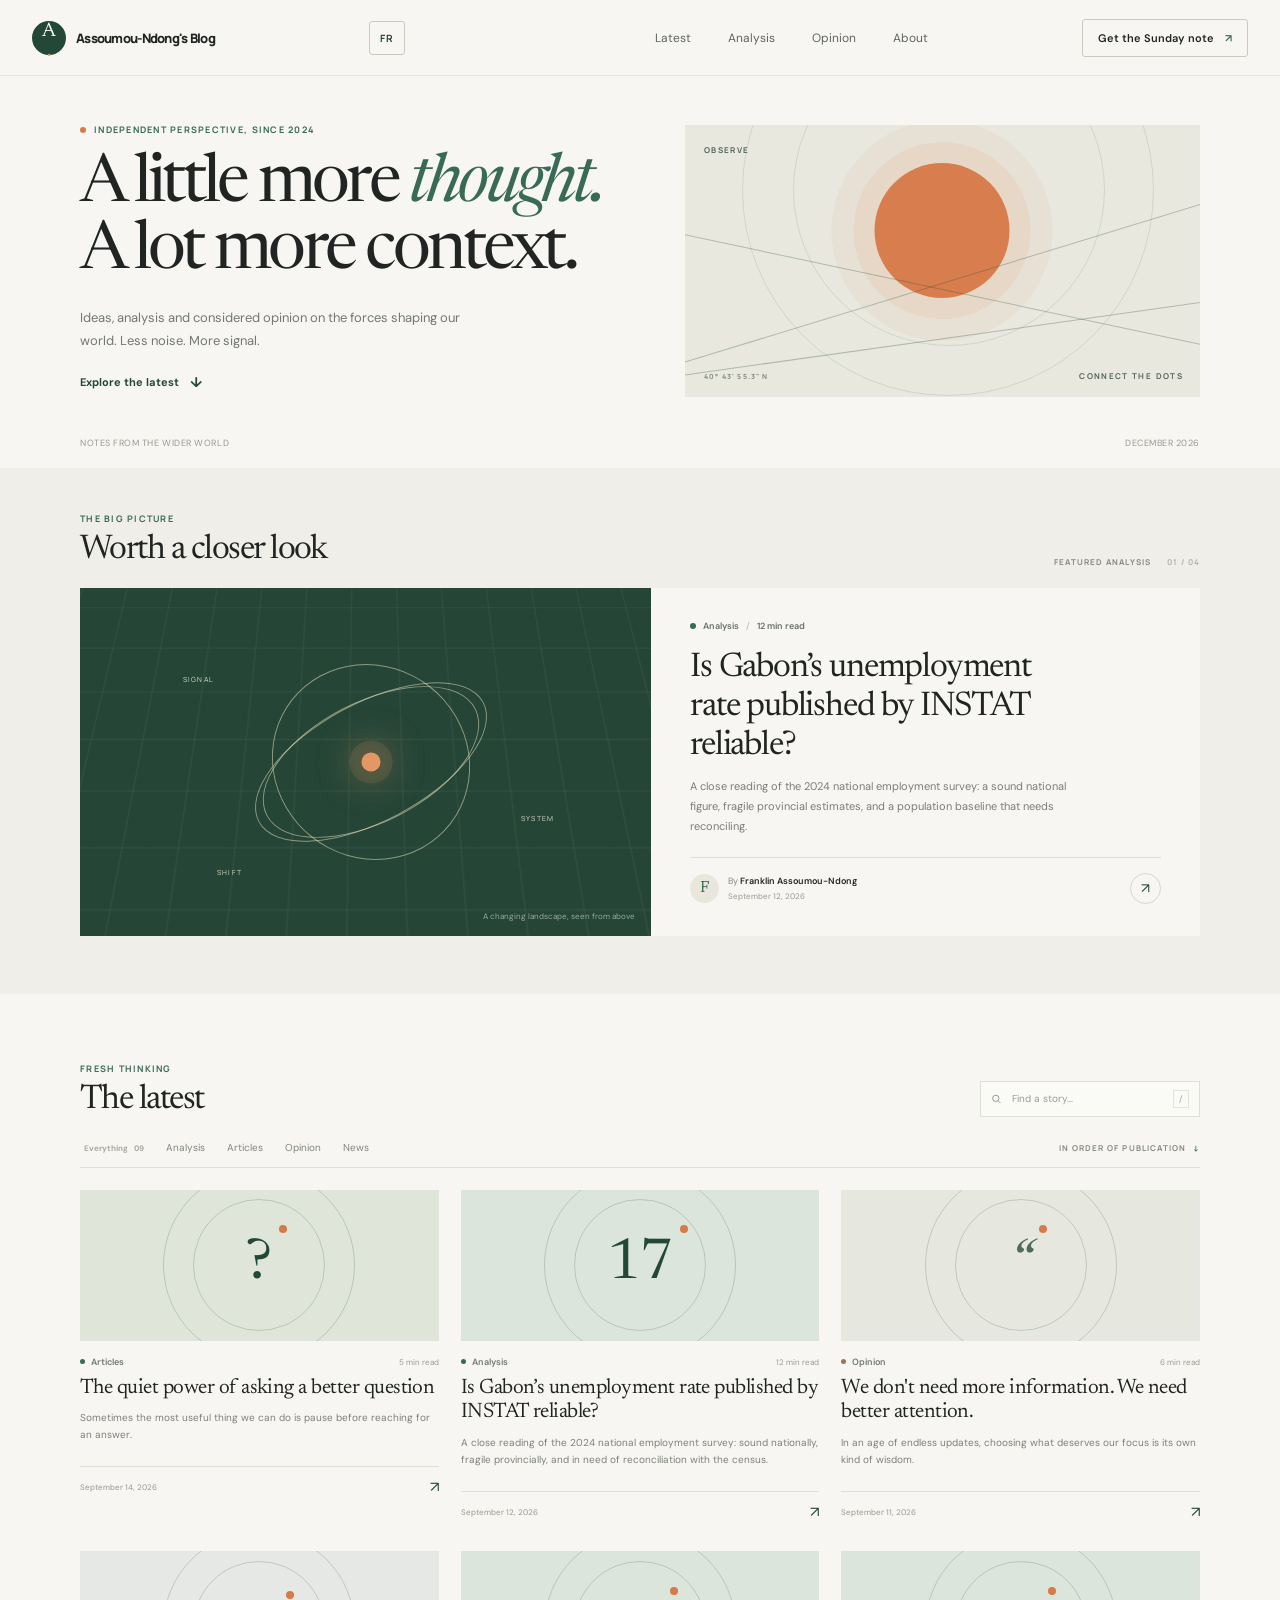
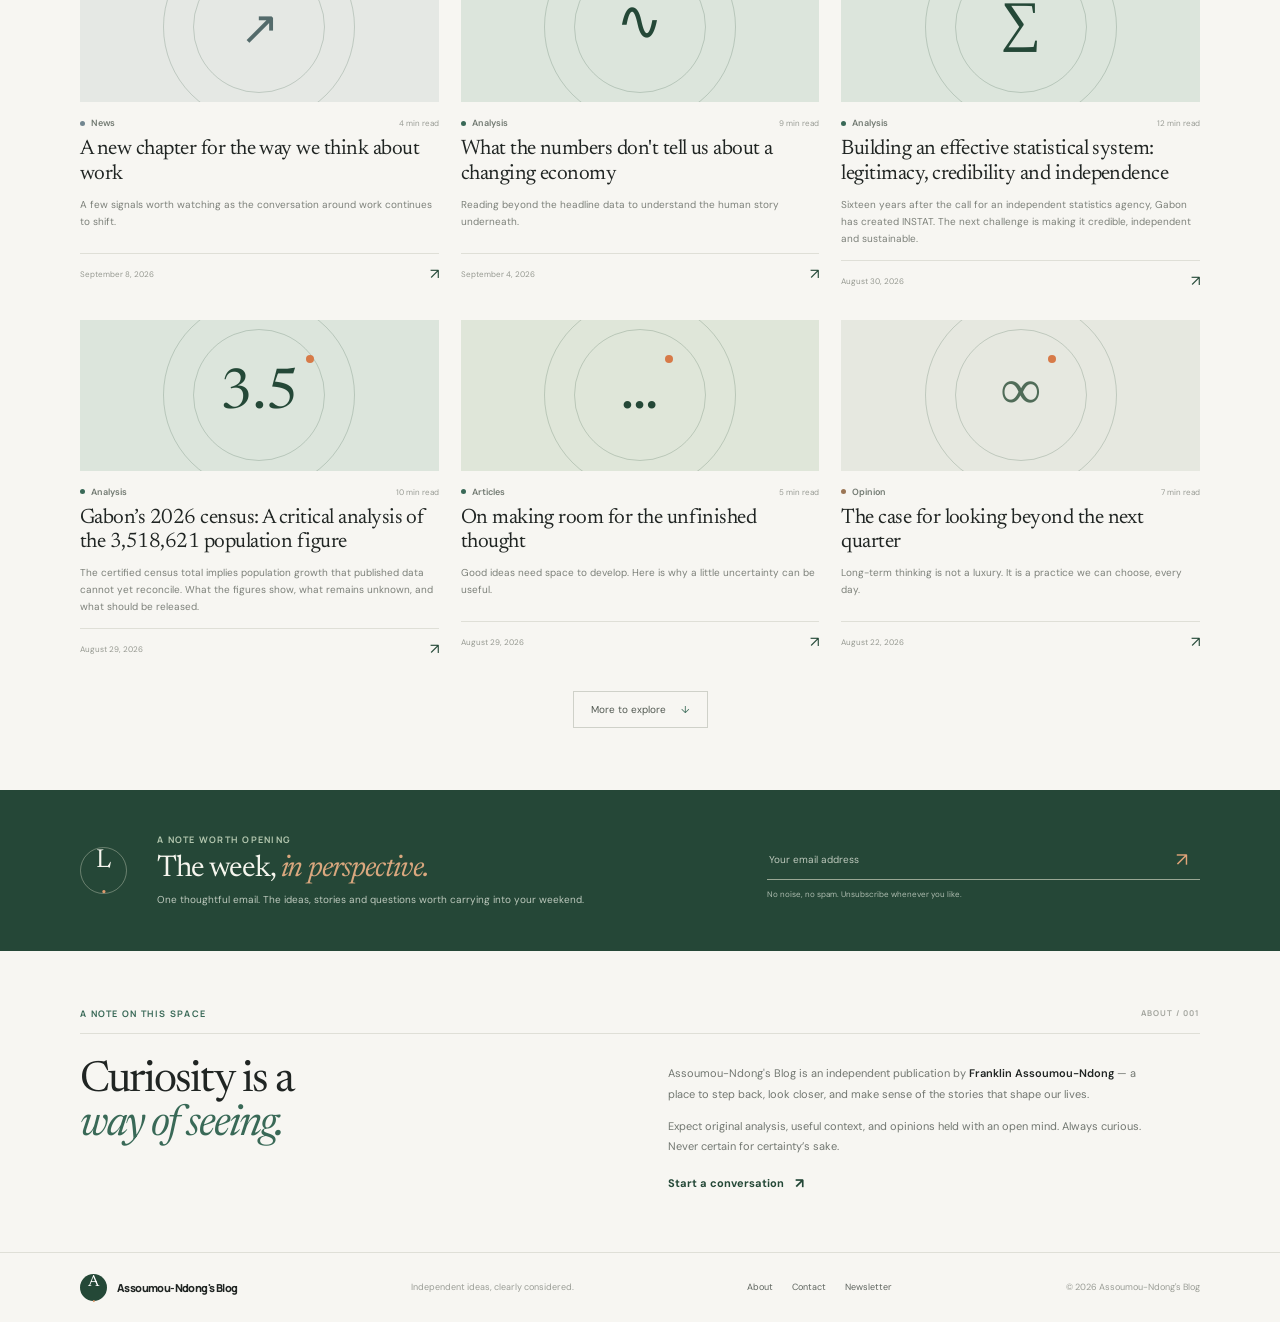
==== index.html @ c34ffd78 "Add files via upload" ====
<!doctype html>
<html lang="en">
  <head>
    <meta charset="utf-8">
    <meta name="viewport" content="width=device-width, initial-scale=1">
    <meta name="theme-color" content="#f7f6f2">
    <meta name="description" content="Independent analysis, thoughtful essays, opinion and the stories shaping what comes next.">
    <title>Assoumou-Ndong's Blog — Independent ideas, clearly considered</title>
    <link rel="preconnect" href="https://fonts.googleapis.com">
    <link rel="preconnect" href="https://fonts.gstatic.com" crossorigin>
    <link href="https://fonts.googleapis.com/css2?family=DM+Sans:wght@400;500;600;700&family=Manrope:wght@400;500;600;700;800&family=Newsreader:opsz,wght@6..72,400;6..72,500;6..72,600&display=swap" rel="stylesheet">
    <link rel="stylesheet" href="styles.css">
    <script src="script.js" defer></script>
    <script src="contact.js" defer></script>
  </head>
  <body>
    <a class="skip-link" id="skip-link" href="#main-content">Skip to content</a>
    <header class="site-header">
      <div class="header-inner">
        <a class="wordmark" id="header-wordmark" href="#" aria-label="Assoumou-Ndong's Blog home">
          <span class="wordmark-icon" aria-hidden="true">A<span>.</span></span>
          <span class="wordmark-name" id="header-site-name">Assoumou-Ndong's Blog</span>
        </a>
        <button class="menu-toggle" id="menu-toggle" type="button" aria-expanded="false" aria-controls="primary-nav">
          <span class="sr-only">Toggle navigation</span>
          <span></span><span></span>
        </button>
        <button class="language-toggle" id="language-toggle" type="button" lang="fr-CA" aria-label="Passer au français">FR</button>
        <nav class="primary-nav" id="primary-nav" aria-label="Main navigation">
          <a id="nav-latest" href="#latest" data-nav-category="All">Latest</a>
          <a id="nav-analysis" href="#latest" data-nav-category="Analysis">Analysis</a>
          <a id="nav-opinion" href="#latest" data-nav-category="Opinion">Opinion</a>
          <a id="nav-about" href="#about">About</a>
        </nav>
        <a class="header-cta" id="header-cta" href="#newsletter">Get the Sunday note <span aria-hidden="true">↗</span></a>
      </div>
    </header>

    <main id="main-content">
      <section class="intro section-wrap" aria-labelledby="intro-title">
        <div class="intro-copy">
          <p class="eyebrow"><span class="eyebrow-dot"></span> <span id="intro-eyebrow">Independent perspective, since 2024</span></p>
          <h1 id="intro-title">A little more <em>thought.</em><br>A lot more context.</h1>
          <p class="intro-description" id="intro-description">Ideas, analysis and considered opinion on the forces shaping our world. Less noise. More signal.</p>
          <a class="text-link" id="intro-link" href="#latest">Explore the latest <span aria-hidden="true">↓</span></a>
        </div>
        <div class="intro-art" aria-hidden="true">
          <div class="art-sun"></div>
          <div class="art-line art-line-one"></div>
          <div class="art-line art-line-two"></div>
          <div class="art-line art-line-three"></div>
          <div class="art-label art-label-top" id="art-observe">OBSERVE</div>
          <div class="art-label art-label-bottom" id="art-connect">CONNECT THE DOTS</div>
          <span class="art-coordinate">40° 43' 55.3" N</span>
        </div>
        <div class="intro-meta"><span id="intro-meta-label">Notes from the wider world</span><span id="current-date"></span></div>
      </section>

      <section class="featured-section" aria-labelledby="featured-title">
        <div class="section-wrap">
          <div class="section-heading">
            <div>
              <p class="eyebrow" id="featured-eyebrow">The big picture</p>
              <h2 id="featured-title">Worth a closer look</h2>
            </div>
            <span class="issue-label" id="issue-label">FEATURED ANALYSIS <span>01 / 04</span></span>
          </div>
          <article class="featured-card">
            <div class="featured-art" aria-hidden="true">
              <div class="featured-art-grid"></div>
              <div class="orbit orbit-one"></div><div class="orbit orbit-two"></div><div class="orbit orbit-three"></div>
              <div class="orbit-core"></div>
              <span class="orbit-note orbit-note-one" id="orbit-signal">SIGNAL</span>
              <span class="orbit-note orbit-note-two" id="orbit-system">SYSTEM</span>
              <span class="orbit-note orbit-note-three" id="orbit-shift">SHIFT</span>
              <span class="featured-art-caption" id="featured-art-caption">A changing landscape, seen from above</span>
            </div>
            <div class="featured-content">
              <div class="article-kicker"><span class="category-dot analysis-dot"></span> <span id="featured-category">Analysis</span> <span class="kicker-divider">/</span> <span id="featured-read-time">12 min read</span></div>
              <h3 id="featured-story-title">Is Gabon’s unemployment rate published by INSTAT reliable?</h3>
              <p id="featured-story-excerpt">A close reading of the 2024 national employment survey: a sound national figure, fragile provincial estimates, and a population baseline that needs reconciling.</p>
              <div class="featured-footer">
                <div class="author-lockup"><span class="author-avatar">F</span><span><span id="by-label">By</span> <strong>Franklin Assoumou-Ndong</strong><small id="featured-date">September 12, 2026</small></span></div>
                <a class="round-link" id="featured-story-link" href="article-chomage-en.html" aria-label="Read the unemployment analysis">↗</a>
              </div>
            </div>
          </article>
        </div>
      </section>

      <section class="latest-section section-wrap" id="latest" aria-labelledby="latest-title">
        <div class="section-heading latest-heading">
          <div>
            <p class="eyebrow" id="latest-eyebrow">Fresh thinking</p>
            <h2 id="latest-title">The latest</h2>
          </div>
          <label class="search-box">
            <span class="sr-only" id="search-label">Search articles</span>
            <svg viewBox="0 0 20 20" aria-hidden="true"><circle cx="8.8" cy="8.8" r="5.8"></circle><path d="m13.2 13.2 4 4"></path></svg>
            <input id="article-search" type="search" placeholder="Find a story..." autocomplete="off">
            <kbd>/</kbd>
          </label>
        </div>
        <div class="content-toolbar">
          <div class="category-filters" id="category-filters" role="group" aria-label="Filter stories by category">
            <button class="filter-button is-active" type="button" data-category="All" aria-pressed="true"><span id="filter-all">Everything</span> <span id="story-count">07</span></button>
            <button class="filter-button" type="button" data-category="Analysis" id="filter-analysis" aria-pressed="false">Analysis</button>
            <button class="filter-button" type="button" data-category="Articles" id="filter-articles" aria-pressed="false">Articles</button>
            <button class="filter-button" type="button" data-category="Opinion" id="filter-opinion" aria-pressed="false">Opinion</button>
            <button class="filter-button" type="button" data-category="News" id="filter-news" aria-pressed="false">News</button>
          </div>
          <span class="sort-label" id="sort-label">IN ORDER OF PUBLICATION <span aria-hidden="true">↓</span></span>
        </div>
        <div class="article-grid" id="article-grid" aria-live="polite"></div>
        <p class="empty-state" id="empty-state" hidden>No stories match that search. Try another term or category.</p>
        <div class="load-more-wrap"><button class="load-more" type="button" id="load-more">More to explore <span aria-hidden="true">↓</span></button></div>
      </section>

      <section class="newsletter-section" id="newsletter" aria-labelledby="newsletter-title">
        <div class="newsletter-inner section-wrap">
          <div class="newsletter-mark" aria-hidden="true">L<span>.</span></div>
          <div class="newsletter-copy">
            <p class="eyebrow" id="newsletter-eyebrow">A note worth opening</p>
            <h2 id="newsletter-title">The week, <em>in perspective.</em></h2>
            <p id="newsletter-description">One thoughtful email. The ideas, stories and questions worth carrying into your weekend.</p>
          </div>
          <form class="newsletter-form" id="newsletter-form">
            <label class="sr-only" id="email-label" for="email-address">Your email address</label>
            <div class="email-input-wrap">
              <input id="email-address" type="email" placeholder="Your email address" required autocomplete="email">
              <button type="submit" id="subscribe-button" aria-label="Subscribe to the Sunday note">↗</button>
            </div>
            <p class="form-note" id="form-note">No noise, no spam. Unsubscribe whenever you like.</p>
          </form>
        </div>
      </section>

      <section class="about-section section-wrap" id="about" aria-labelledby="about-title">
        <div class="about-overline"><span class="eyebrow" id="about-eyebrow">A note on this space</span><span class="about-index" id="about-index">ABOUT / 001</span></div>
        <div class="about-content">
          <h2 id="about-title">Curiosity is a<br><em>way of seeing.</em></h2>
          <div class="about-description">
            <p id="about-description">Assoumou-Ndong's Blog is an independent publication by <strong>Franklin Assoumou-Ndong</strong> — a place to step back, look closer, and make sense of the stories that shape our lives.</p>
            <p id="about-description-two">Expect original analysis, useful context, and opinions held with an open mind. Always curious. Never certain for certainty’s sake.</p>
            <a class="text-link" id="contact-link" href="#contact" data-contact-link>Start a conversation <span aria-hidden="true">↗</span></a>
          </div>
        </div>
      </section>
    </main>

    <footer class="site-footer">
      <div class="footer-inner section-wrap">
        <a class="wordmark footer-wordmark" id="footer-wordmark" href="#" aria-label="Assoumou-Ndong's Blog home"><span class="wordmark-icon">A<span>.</span></span><span class="wordmark-name" id="footer-site-name">Assoumou-Ndong's Blog</span></a>
        <span class="footer-note" id="footer-note">Independent ideas, clearly considered.</span>
        <div class="footer-links"><a id="footer-about" href="#about">About</a><a id="footer-contact" href="#contact" data-contact-link>Contact</a><a id="footer-newsletter" href="#newsletter">Newsletter</a></div>
        <span class="copyright">© <span id="current-year"></span> <span id="copyright-site-name">Assoumou-Ndong's Blog</span></span>
      </div>
    </footer>
  </body>
</html>
---- styles.css ----
:root {
  color-scheme: light;
  --paper: #f7f6f2;
  --paper-deep: #eeede7;
  --ink: #202523;
  --muted: #777c77;
  --line: #dfdfd7;
  --green: #396957;
  --green-dark: #244837;
  --orange: #d77a48;
  --serif: "Newsreader", Georgia, serif;
  --sans: "DM Sans", Arial, sans-serif;
  --display: "Manrope", Arial, sans-serif;
}

* { box-sizing: border-box; }
html { scroll-behavior: smooth; scroll-padding-top: 88px; }
body { margin: 0; background: var(--paper); color: var(--ink); font-family: var(--sans); font-size: 14px; -webkit-font-smoothing: antialiased; }
a { color: inherit; text-decoration: none; }
button, input { font: inherit; }
button { color: inherit; }
.section-wrap { width: min(1120px, calc(100% - 64px)); margin-inline: auto; }
.sr-only, .skip-link:not(:focus) { position: absolute; width: 1px; height: 1px; padding: 0; margin: -1px; overflow: hidden; clip: rect(0, 0, 0, 0); white-space: nowrap; border: 0; }
.skip-link:focus { position: fixed; z-index: 20; top: 12px; left: 12px; padding: 12px 16px; background: white; color: var(--ink); }

.site-header { height: 76px; border-bottom: 1px solid rgba(32,37,35,.09); }
.header-inner { width: min(1280px, calc(100% - 64px)); height: 100%; margin: auto; display: flex; align-items: center; justify-content: space-between; }
.wordmark { display: inline-flex; align-items: center; gap: 10px; }
.wordmark-icon { display: grid; place-items: center; width: 34px; height: 34px; border-radius: 50%; background: var(--green-dark); color: white; font-family: var(--serif); font-size: 20px; line-height: 1; }
.wordmark-icon span, .newsletter-mark span { color: #df9b6e; }
.wordmark-name { font-family: var(--display); font-size: 13px; font-weight: 800; letter-spacing: -.055em; }
.primary-nav { display: flex; align-items: center; gap: 37px; margin-left: 8%; }
.primary-nav a, .footer-links a { color: #5f655f; font-size: 12px; transition: color .2s; }
.primary-nav a:hover, .footer-links a:hover { color: var(--green); }
.header-cta { padding: 11px 15px; border: 1px solid #c9cbc3; border-radius: 3px; font-size: 11px; font-weight: 600; transition: background .2s, border-color .2s; }
.header-cta:hover { background: white; border-color: var(--green); }
.header-cta span { padding-left: 8px; color: var(--green); }
.language-toggle { display: inline-grid; flex: 0 0 auto; min-width: 36px; height: 34px; place-items: center; padding: 0 8px; border: 1px solid #c9cbc3; border-radius: 3px; background: transparent; color: var(--green-dark); cursor: pointer; font-family: var(--display); font-size: 10px; font-weight: 700; letter-spacing: .04em; }
.language-toggle:hover { border-color: var(--green); background: white; }
.menu-toggle { display: none; }

.intro { min-height: 392px; position: relative; display: grid; grid-template-columns: 1.08fr .92fr; align-items: center; padding-top: 29px; padding-bottom: 52px; }
.intro-copy { z-index: 1; padding-bottom: 7px; }
.eyebrow { display: flex; align-items: center; gap: 8px; margin: 0 0 17px; color: var(--green); font-family: var(--display); font-size: 9px; font-weight: 700; letter-spacing: .14em; text-transform: uppercase; }
.eyebrow-dot { width: 6px; height: 6px; border-radius: 50%; background: var(--orange); }
h1, h2, h3, p { margin-top: 0; }
.intro h1 { margin: 0; font-family: var(--serif); font-size: clamp(43px, 5.4vw, 67px); font-weight: 400; letter-spacing: -.055em; line-height: .99; }
.intro h1 em, .newsletter-copy h2 em, .about-content h2 em { color: var(--green); font-weight: 400; }
.intro-description { max-width: 400px; margin: 20px 0 19px; color: #737873; font-size: 13px; line-height: 1.8; }
.text-link { display: inline-flex; align-items: center; gap: 11px; color: var(--green-dark); font-size: 11px; font-weight: 700; }
.text-link span { font-size: 14px; transition: transform .2s; }
.text-link:hover span { transform: translate(3px, -2px); }
.intro-art { width: 100%; height: 272px; position: relative; overflow: hidden; background: #e8e8de; }
.intro-art:before, .intro-art:after { position: absolute; content: ""; border: 1px solid rgba(48,85,67,.13); border-radius: 50%; }
.intro-art:before { width: 310px; height: 310px; top: -91px; left: 108px; }
.intro-art:after { width: 410px; height: 410px; top: -141px; left: 57px; }
.art-sun { position: absolute; width: 135px; height: 135px; top: 38px; left: 50%; transform: translateX(-50%); border-radius: 50%; background: #d87d4d; box-shadow: 0 0 0 21px rgba(216,125,77,.1), 0 0 0 43px rgba(216,125,77,.06); }
.art-line { position: absolute; width: 160%; height: 1px; left: -20%; background: rgba(42,78,60,.3); transform-origin: center; }
.art-line-one { top: 142px; transform: rotate(-17deg); }
.art-line-two { top: 175px; transform: rotate(12deg); }
.art-line-three { top: 206px; transform: rotate(-8deg); }
.art-label, .art-coordinate { position: absolute; z-index: 1; color: #52675a; font-family: var(--display); font-size: 8px; font-weight: 700; letter-spacing: .17em; }
.art-label-top { top: 19px; left: 19px; }
.art-label-bottom { right: 17px; bottom: 16px; }
.art-coordinate { left: 19px; bottom: 16px; color: #82877d; font-size: 7px; }
.intro-meta { position: absolute; bottom: 19px; left: 0; right: 0; display: flex; justify-content: space-between; color: #979a93; font-size: 9px; letter-spacing: .06em; text-transform: uppercase; }

.featured-section { padding: 44px 0 58px; background: #efeee8; }
.section-heading { display: flex; align-items: end; justify-content: space-between; margin-bottom: 21px; }
.section-heading .eyebrow { margin-bottom: 8px; }
.section-heading h2 { margin: 0; font-family: var(--serif); font-size: 34px; font-weight: 400; letter-spacing: -.045em; }
.issue-label, .about-index, .sort-label { color: #858982; font-family: var(--display); font-size: 8px; font-weight: 700; letter-spacing: .13em; }
.issue-label span { margin-left: 13px; color: #b2b3ac; }
.featured-card { min-height: 328px; display: grid; grid-template-columns: 1.02fr .98fr; background: var(--paper); }
.featured-art { min-height: 328px; position: relative; overflow: hidden; background: #254537; }
.featured-art-grid { position: absolute; inset: 0; opacity: .28; background-image: linear-gradient(rgba(219,229,204,.2) 1px, transparent 1px), linear-gradient(90deg, rgba(219,229,204,.2) 1px, transparent 1px); background-size: 39px 39px; transform: perspective(250px) rotateX(12deg) scale(1.35); }
.orbit { position: absolute; top: 50%; left: 51%; border: 1px solid rgba(230,224,186,.54); border-radius: 50%; transform: translate(-50%,-50%) rotate(-28deg); }
.orbit-one { width: 255px; height: 119px; }
.orbit-two { width: 202px; height: 192px; transform: translate(-50%,-50%) rotate(38deg); }
.orbit-three { width: 121px; height: 235px; transform: translate(-50%,-50%) rotate(63deg); }
.orbit-core { position: absolute; top: 50%; left: 51%; width: 19px; height: 19px; border-radius: 50%; background: #e39864; transform: translate(-50%,-50%); box-shadow: 0 0 0 12px rgba(227,152,100,.13), 0 0 36px 10px rgba(227,152,100,.35); }
.orbit-note { position: absolute; color: #d8dec9; font-family: var(--display); font-size: 7px; letter-spacing: .17em; }
.orbit-note-one { top: 25%; left: 18%; }
.orbit-note-two { top: 65%; right: 17%; }
.orbit-note-three { bottom: 17%; left: 24%; }
.featured-art-caption { position: absolute; bottom: 15px; right: 16px; color: rgba(255,255,255,.53); font-size: 8px; }
.featured-content { display: flex; flex-direction: column; justify-content: center; padding: 32px 39px; }
.article-kicker { display: flex; align-items: center; gap: 7px; color: #69716b; font-size: 9px; font-weight: 600; }
.category-dot { width: 6px; height: 6px; border-radius: 50%; background: var(--green); }
.kicker-divider { color: #c6c7bf; }
.featured-content h3 { max-width: 390px; margin: 17px 0 12px; font-family: var(--serif); font-size: clamp(25px, 3vw, 34px); font-weight: 400; letter-spacing: -.035em; line-height: 1.14; }
.featured-content > p { max-width: 385px; margin-bottom: 20px; color: #7a7d77; font-size: 11px; line-height: 1.8; }
.featured-footer { display: flex; align-items: center; justify-content: space-between; padding-top: 15px; border-top: 1px solid var(--line); }
.author-lockup { display: flex; align-items: center; gap: 9px; color: #858982; font-size: 9px; }
.author-lockup strong { color: var(--ink); font-weight: 600; }
.author-lockup small { display: block; margin-top: 4px; color: #999b94; font-size: 8px; }
.author-avatar { display: grid; width: 29px; height: 29px; place-items: center; border-radius: 50%; background: #e9e7db; color: var(--green); font-family: var(--serif); font-size: 16px; }
.round-link { display: grid; width: 31px; height: 31px; place-items: center; border: 1px solid #d5d7cf; border-radius: 50%; color: var(--green-dark); transition: color .2s, background .2s; }
.round-link:hover { background: var(--green-dark); color: white; }

.latest-section { padding-top: 68px; padding-bottom: 62px; }
.latest-heading { margin-bottom: 24px; }
.search-box { width: 220px; height: 36px; display: flex; align-items: center; gap: 8px; padding: 0 10px; border: 1px solid #dedfd7; background: rgba(255,255,255,.38); }
.search-box svg { width: 14px; height: 14px; fill: none; stroke: #81867e; stroke-width: 1.5; }
.search-box input { width: 100%; min-width: 0; border: 0; outline: 0; background: transparent; color: var(--ink); font-size: 10px; }
.search-box input::placeholder { color: #999c95; }
.search-box:focus-within { border-color: var(--green); }
.search-box kbd { padding: 2px 5px; border: 1px solid #e4e4dd; color: #a2a49e; font-family: var(--sans); font-size: 9px; }
.content-toolbar { display: flex; align-items: center; justify-content: space-between; padding-bottom: 13px; border-bottom: 1px solid var(--line); }
.category-filters { display: flex; gap: 22px; }
.filter-button { padding: 0; border: 0; background: transparent; color: #82867f; cursor: pointer; font-size: 10px; transition: color .2s; }
.filter-button:hover, .filter-button.is-active { color: var(--green-dark); }
.filter-button.is-active { font-weight: 700; }
.filter-button span { margin-left: 4px; color: #a8aaa3; font-size: 8px; }
.sort-label span { margin-left: 4px; color: var(--green); }
.article-grid { display: grid; grid-template-columns: repeat(3, minmax(0, 1fr)); gap: 29px 22px; padding-top: 22px; }
.article-card { min-width: 0; animation: rise-in .35s ease both; }
@keyframes rise-in { from { opacity: 0; transform: translateY(8px); } to { opacity: 1; transform: translateY(0); } }
.card-art { height: 151px; position: relative; display: grid; place-items: center; overflow: hidden; background: #dfe6d9; }
.card-art:before, .card-art:after { position: absolute; content: ""; border: 1px solid rgba(37,77,54,.2); border-radius: 50%; }
.card-art:before { width: 190px; height: 190px; }
.card-art:after { width: 130px; height: 130px; }
.card-art-art { background: #e9e2d7; }
.card-art-opinion { background: #e6e8e0; }
.card-art-news { background: #e5e8e4; }
.card-art-analysis { background: #dce5dc; }
.card-art-mark { position: relative; z-index: 1; color: var(--green-dark); font-family: var(--serif); font-size: 56px; line-height: 1; }
.card-art-mark:after { position: absolute; top: -12px; right: -15px; width: 8px; height: 8px; border-radius: 50%; background: var(--orange); content: ""; }
.card-art-art .card-art-mark { transform: rotate(-7deg); color: #9b5938; }
.card-art-opinion .card-art-mark { color: #506c58; font-style: italic; }
.card-art-news .card-art-mark { color: #546b6b; font-family: var(--display); font-size: 47px; font-weight: 400; }
.card-topline { display: flex; align-items: center; justify-content: space-between; margin: 15px 0 9px; }
.card-category { display: flex; align-items: center; gap: 6px; color: #727a72; font-size: 9px; font-weight: 600; }
.card-category .category-dot { width: 5px; height: 5px; }
.opinion-dot { background: #9b7655; }
.news-dot { background: #728690; }
.card-read-time { color: #999c95; font-size: 8px; }
.article-card h3 { margin: 0 0 8px; font-family: var(--serif); font-size: 21px; font-weight: 400; letter-spacing: -.025em; line-height: 1.18; }
.article-card h3 a:hover { color: var(--green); }
.article-card > p { min-height: 44px; margin: 0; color: #7d817a; font-size: 10px; line-height: 1.7; }
.card-footer { display: flex; justify-content: space-between; align-items: center; margin-top: 13px; padding-top: 10px; border-top: 1px solid var(--line); color: #969991; font-size: 8px; }
.card-footer a { color: var(--green-dark); font-size: 15px; }
.empty-state { margin: 32px 0; color: var(--muted); text-align: center; font-size: 12px; }
.load-more-wrap { padding-top: 32px; text-align: center; }
.load-more { padding: 11px 17px; border: 1px solid #cfd1c9; background: transparent; cursor: pointer; color: #535a53; font-size: 10px; transition: border .2s, background .2s; }
.load-more:hover { border-color: var(--green); background: white; }
.load-more span { padding-left: 12px; color: var(--green); }

.newsletter-section { padding: 43px 0; background: #254737; color: #f6f6ee; }
.newsletter-inner { display: grid; grid-template-columns: 52px 1fr minmax(250px, .74fr); align-items: center; gap: 25px; }
.newsletter-mark { display: grid; width: 47px; height: 47px; place-items: center; border: 1px solid rgba(241,239,219,.34); border-radius: 50%; font-family: var(--serif); font-size: 26px; }
.newsletter-copy .eyebrow { margin-bottom: 8px; color: #b2c6ae; }
.newsletter-copy h2 { margin: 0 0 7px; font-family: var(--serif); font-size: 30px; font-weight: 400; letter-spacing: -.035em; }
.newsletter-copy h2 em { color: #d9a77e; }
.newsletter-copy > p:last-child { margin: 0; color: #bdc9bd; font-size: 10px; line-height: 1.7; }
.email-input-wrap { display: flex; height: 39px; border-bottom: 1px solid rgba(241,239,219,.57); }
.email-input-wrap input { flex: 1; min-width: 0; border: 0; outline: 0; background: transparent; color: white; font-size: 10px; }
.email-input-wrap input::placeholder { color: #bdc8bc; }
.email-input-wrap button { width: 36px; border: 0; background: transparent; color: #e0a479; cursor: pointer; font-size: 19px; }
.form-note { min-height: 12px; margin: 9px 0 0; color: #adbcaf; font-size: 8px; }
.form-note.is-success { color: #d9e8c8; }
.form-note.is-error { color: #ffd0b6; }

.about-section { padding-top: 56px; padding-bottom: 60px; }
.about-overline { display: flex; justify-content: space-between; border-bottom: 1px solid var(--line); }
.about-overline .eyebrow { margin-bottom: 13px; }
.about-index { color: #a3a59e; }
.about-content { display: grid; grid-template-columns: 1fr 1fr; gap: 55px; padding-top: 25px; }
.about-content h2 { margin: 0; font-family: var(--serif); font-size: 43px; font-weight: 400; letter-spacing: -.045em; line-height: 1.02; }
.about-description { max-width: 475px; padding-top: 4px; }
.about-description p { margin-bottom: 12px; color: #727771; font-size: 11px; line-height: 1.85; }
.about-description strong { color: var(--ink); font-weight: 600; }
.about-description .text-link { margin-top: 5px; }
.site-footer { border-top: 1px solid var(--line); }
.footer-inner { min-height: 69px; display: flex; align-items: center; justify-content: space-between; gap: 15px; }
.footer-wordmark .wordmark-icon { width: 27px; height: 27px; font-size: 16px; }
.footer-wordmark .wordmark-name { font-size: 11px; }
.footer-note, .copyright { color: #9a9d96; font-size: 9px; }
.footer-links { display: flex; gap: 19px; }
.footer-links a { font-size: 9px; }

.article-nav { margin-left: auto; margin-right: 34px; }
.longform { width: min(100% - 48px, 760px); margin: 0 auto; padding: 47px 0 76px; }
.longform-header { padding-bottom: 15px; }
.back-link { display: inline-block; margin-bottom: 31px; color: var(--green-dark); font-size: 10px; font-weight: 600; }
.longform-header .eyebrow { flex-wrap: wrap; margin-bottom: 16px; }
.longform h1 { max-width: 720px; margin: 0 0 18px; font-family: var(--serif); font-size: clamp(42px, 7vw, 66px); font-weight: 400; letter-spacing: -.045em; line-height: 1.04; }
.longform-deck { max-width: 700px; margin-bottom: 23px; color: #6e746e; font-family: var(--serif); font-size: 20px; line-height: 1.5; }
.longform-byline { display: flex; align-items: center; gap: 11px; color: #777d76; font-size: 10px; line-height: 1.6; }
.longform-byline .author-avatar { flex: 0 0 33px; width: 33px; height: 33px; }
.longform-byline strong { color: var(--ink); }
.longform-byline small { display: block; max-width: 620px; margin-top: 3px; color: #90948d; font-size: 9px; }
.longform-rule { margin-top: 24px; border-top: 1px solid var(--line); }
.longform-body { max-width: 660px; margin: 28px auto 0; color: #424843; font-size: 15px; line-height: 1.85; }
.longform-body p { margin: 0 0 19px; }
.longform-body h2 { margin: 42px 0 14px; color: var(--ink); font-family: var(--serif); font-size: 32px; font-weight: 400; letter-spacing: -.025em; line-height: 1.18; }
.longform-body h3 { margin: 30px 0 12px; color: var(--ink); font-family: var(--serif); font-size: 24px; font-weight: 400; }
.longform-body strong { color: #263c30; font-weight: 700; }
.longform-body a { color: var(--green); text-decoration: underline; text-decoration-color: #a9b8a9; text-underline-offset: 3px; }
.longform-body a:hover { color: var(--green-dark); text-decoration-color: currentColor; }
.verdict { margin: 0 0 38px; padding: 24px 27px 10px; border-left: 3px solid var(--green); background: #eeeee7; }
.verdict .eyebrow { margin-bottom: 13px; }
.verdict p:not(.eyebrow) { margin-bottom: 10px; color: #525a53; font-family: var(--serif); font-size: 18px; line-height: 1.55; }
.verdict strong { color: var(--green-dark); }
.table-scroll { max-width: 100%; margin: 22px 0 25px; overflow-x: auto; }
.longform-body table { width: 100%; border-collapse: collapse; color: #555c55; font-size: 12px; line-height: 1.6; }
.longform-body th, .longform-body td { padding: 11px 12px; border-bottom: 1px solid var(--line); text-align: left; vertical-align: top; }
.longform-body thead th { background: #eeeee8; color: #36483a; font-family: var(--display); font-size: 10px; letter-spacing: .035em; }
.longform-body tbody th { min-width: 130px; color: #38493c; font-weight: 600; }
.longform-body ol, .longform-body ul { padding-left: 23px; }
.longform-body li { padding-left: 5px; margin-bottom: 13px; }
.longform-body blockquote { margin: 31px 0; padding: 7px 0 7px 22px; border-left: 2px solid var(--orange); color: var(--green-dark); font-family: var(--serif); font-size: 23px; line-height: 1.5; }
.article-sources { margin-top: 44px; padding-top: 6px; border-top: 1px solid var(--line); }
.article-sources h2 { font-size: 26px; }
.article-sources li { font-size: 13px; line-height: 1.7; }
.article-disclaimer { margin-top: 36px !important; padding: 17px 19px; background: #eeeee8; color: #697069; font-size: 11px; line-height: 1.75; }
.original-link { margin-top: 28px !important; padding-top: 17px; border-top: 1px solid var(--line); font-size: 12px; font-weight: 600; }

@media (min-width: 1400px) {
  .intro { min-height: 420px; }
  .intro-art { height: 298px; }
  .card-art { height: 168px; }
}
@media (max-width: 760px) {
  .section-wrap { width: min(100% - 40px, 560px); }
  .header-inner { width: calc(100% - 40px); }
  .language-toggle { margin-left: 10px; }
  .article-nav { display: none; }
  .longform { width: min(100% - 40px, 560px); padding-top: 34px; }
  .longform-deck { font-size: 18px; }
  .longform-body { font-size: 14px; }
  .longform-body h2 { font-size: 29px; }
  .site-header { height: 66px; }
  .menu-toggle { display: flex; width: 36px; height: 36px; flex-direction: column; align-items: center; justify-content: center; gap: 5px; margin-left: auto; border: 1px solid var(--line); background: transparent; }
  .menu-toggle span:not(.sr-only) { width: 14px; height: 1px; background: var(--ink); }
  .primary-nav { position: absolute; z-index: 5; top: 65px; left: 0; right: 0; display: none; flex-direction: column; align-items: stretch; gap: 0; margin: 0; padding: 8px 20px 13px; border-bottom: 1px solid var(--line); background: var(--paper); }
  .primary-nav.is-open { display: flex; }
  .primary-nav a { padding: 12px 0; border-bottom: 1px solid var(--line); }
  .primary-nav a:last-child { border-bottom: 0; }
  .header-cta { margin-left: 11px; padding: 9px 10px; font-size: 9px; }
  .intro { min-height: initial; grid-template-columns: 1fr; gap: 27px; padding-top: 49px; padding-bottom: 60px; }
  .intro h1 { font-size: clamp(46px, 11vw, 62px); }
  .intro-art { height: 230px; }
  .intro-meta { bottom: 22px; }
  .featured-section { padding: 37px 0 40px; }
  .featured-card { grid-template-columns: 1fr; }
  .featured-art { min-height: 240px; }
  .featured-content { padding: 26px 25px; }
  .featured-content h3 { font-size: 31px; }
  .latest-section { padding-top: 48px; padding-bottom: 48px; }
  .content-toolbar { align-items: start; gap: 14px; flex-direction: column; }
  .category-filters { max-width: 100%; overflow-x: auto; gap: 19px; padding: 2px 0 5px; }
  .filter-button { flex-shrink: 0; }
  .sort-label { align-self: flex-end; }
  .article-grid { grid-template-columns: repeat(2, minmax(0, 1fr)); gap: 25px 15px; }
  .card-art { height: 125px; }
  .article-card h3 { font-size: 19px; }
  .newsletter-inner { grid-template-columns: 43px 1fr; gap: 13px; }
  .newsletter-mark { width: 40px; height: 40px; font-size: 22px; }
  .newsletter-copy h2 { font-size: 27px; }
  .newsletter-form { grid-column: 2; }
  .about-content { gap: 23px; }
  .about-content h2 { font-size: 37px; }
  .footer-inner { flex-wrap: wrap; justify-content: space-between; padding-top: 17px; padding-bottom: 17px; }
  .footer-note { display: none; }
}
@media (max-width: 440px) {
  .section-wrap { width: calc(100% - 36px); }
  .header-inner { width: calc(100% - 32px); }
  .language-toggle { min-width: 32px; height: 31px; margin-left: 8px; }
  .longform { width: calc(100% - 36px); padding-top: 26px; }
  .longform h1 { font-size: 40px; }
  .longform-deck { font-size: 17px; }
  .longform-body h2 { font-size: 27px; }
  .verdict { padding: 20px 19px 8px; }
  .longform-body th, .longform-body td { padding: 9px; }
  .wordmark { gap: 7px; }
  .wordmark-name { font-size: 11px; }
  .wordmark-icon { width: 30px; height: 30px; font-size: 18px; }
  .header-cta { max-width: 116px; text-align: center; line-height: 1.3; }
  .header-cta span { padding-left: 3px; }
  .intro { padding-top: 40px; }
  .intro h1 { font-size: 46px; }
  .intro-art { height: 205px; }
  .section-heading h2 { font-size: 30px; }
  .issue-label { font-size: 7px; }
  .issue-label span { display: none; }
  .featured-art { min-height: 210px; }
  .featured-content { padding: 24px 19px; }
  .featured-content h3 { font-size: 28px; }
  .latest-heading { align-items: start; flex-direction: column; gap: 13px; }
  .search-box { width: 100%; }
  .article-grid { grid-template-columns: 1fr; gap: 23px; }
  .card-art { height: 175px; }
  .article-card > p { min-height: 0; }
  .newsletter-inner { grid-template-columns: 1fr; }
  .newsletter-mark { display: none; }
  .newsletter-form { grid-column: 1; }
  .about-content { grid-template-columns: 1fr; gap: 16px; }
  .about-content h2 { font-size: 39px; }
  .footer-links { gap: 12px; }
  .copyright { width: 100%; }
}
@media (prefers-reduced-motion: reduce) {
  *, *::before, *::after { scroll-behavior: auto !important; animation-duration: .01ms !important; animation-iteration-count: 1 !important; transition-duration: .01ms !important; }
}
@media print {
  .site-header, .site-footer, .back-link { display: none; }
  body { background: #fff; }
  .longform { width: 100%; padding: 0; }
  .longform-body { max-width: 100%; color: #111; font-size: 11pt; }
  .longform h1 { font-size: 34pt; }
  .longform-body h2 { break-after: avoid; }
  .table-scroll { overflow: visible; }
}
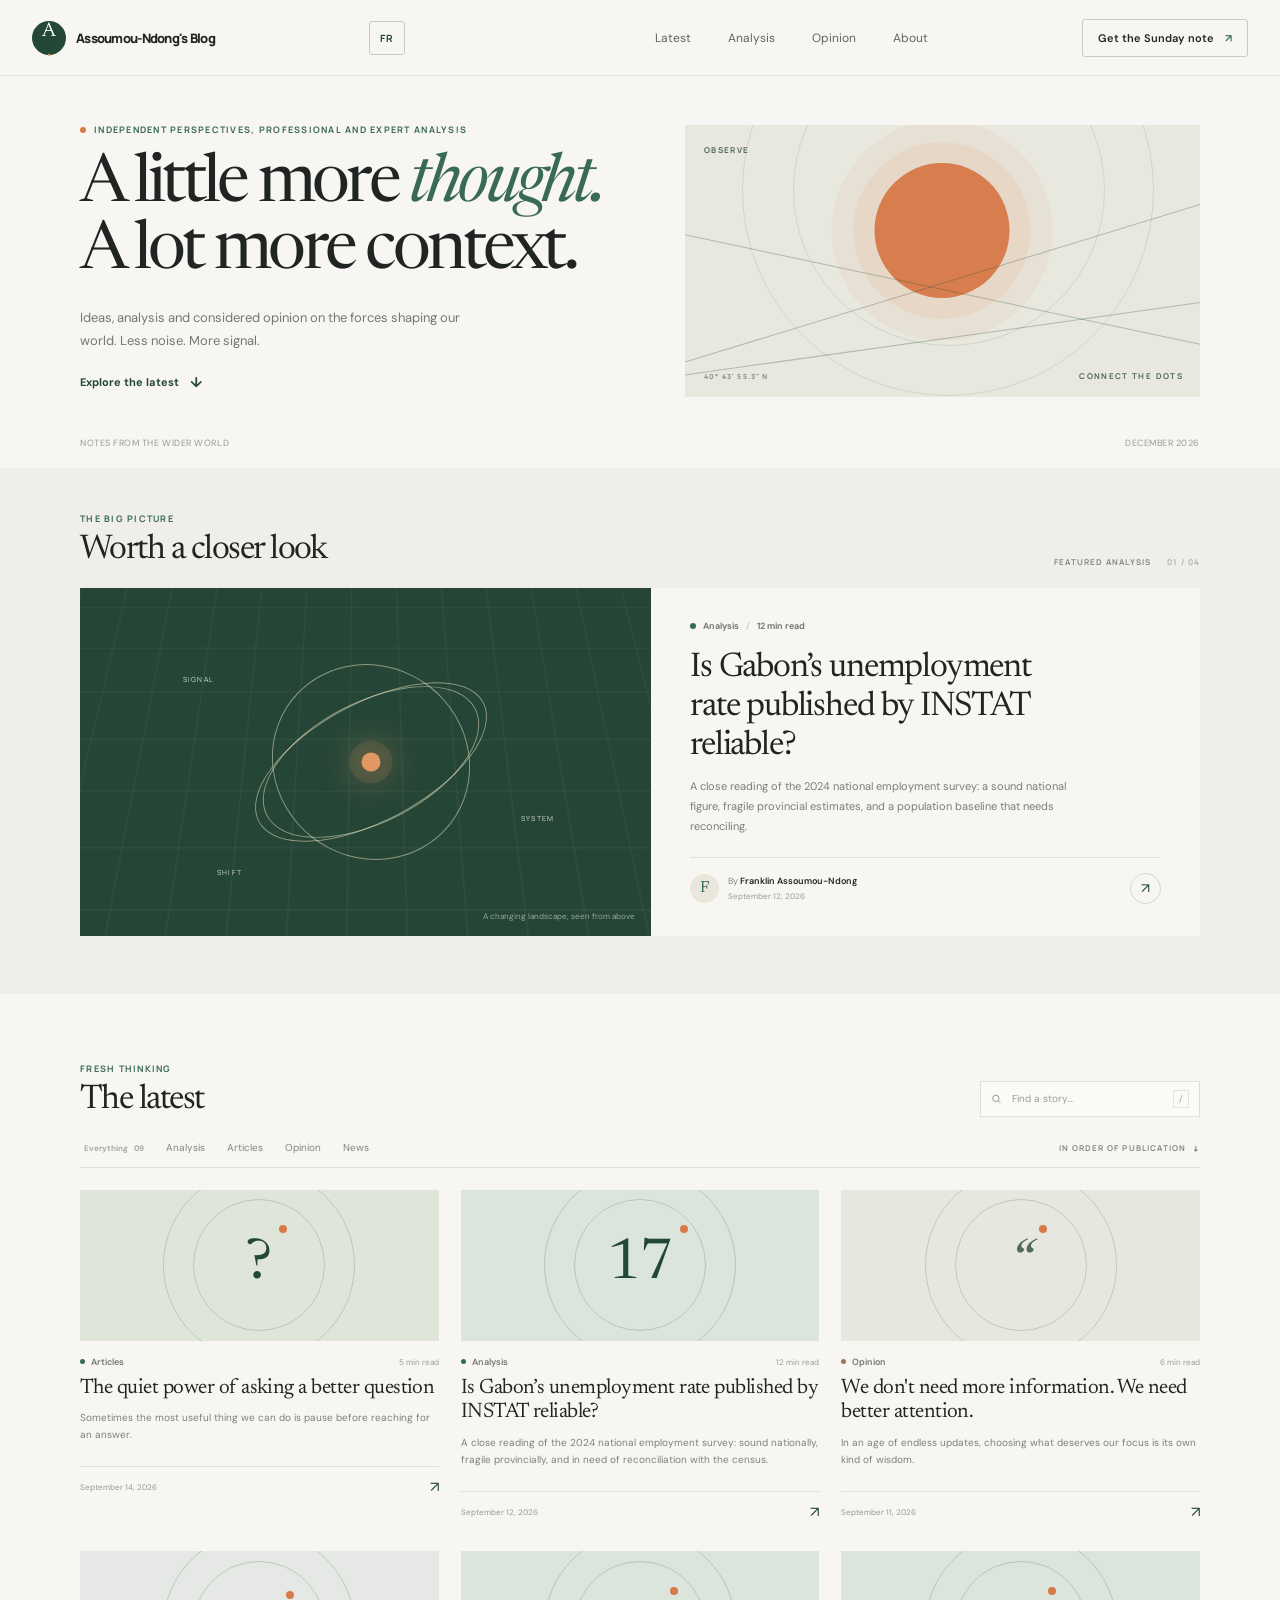
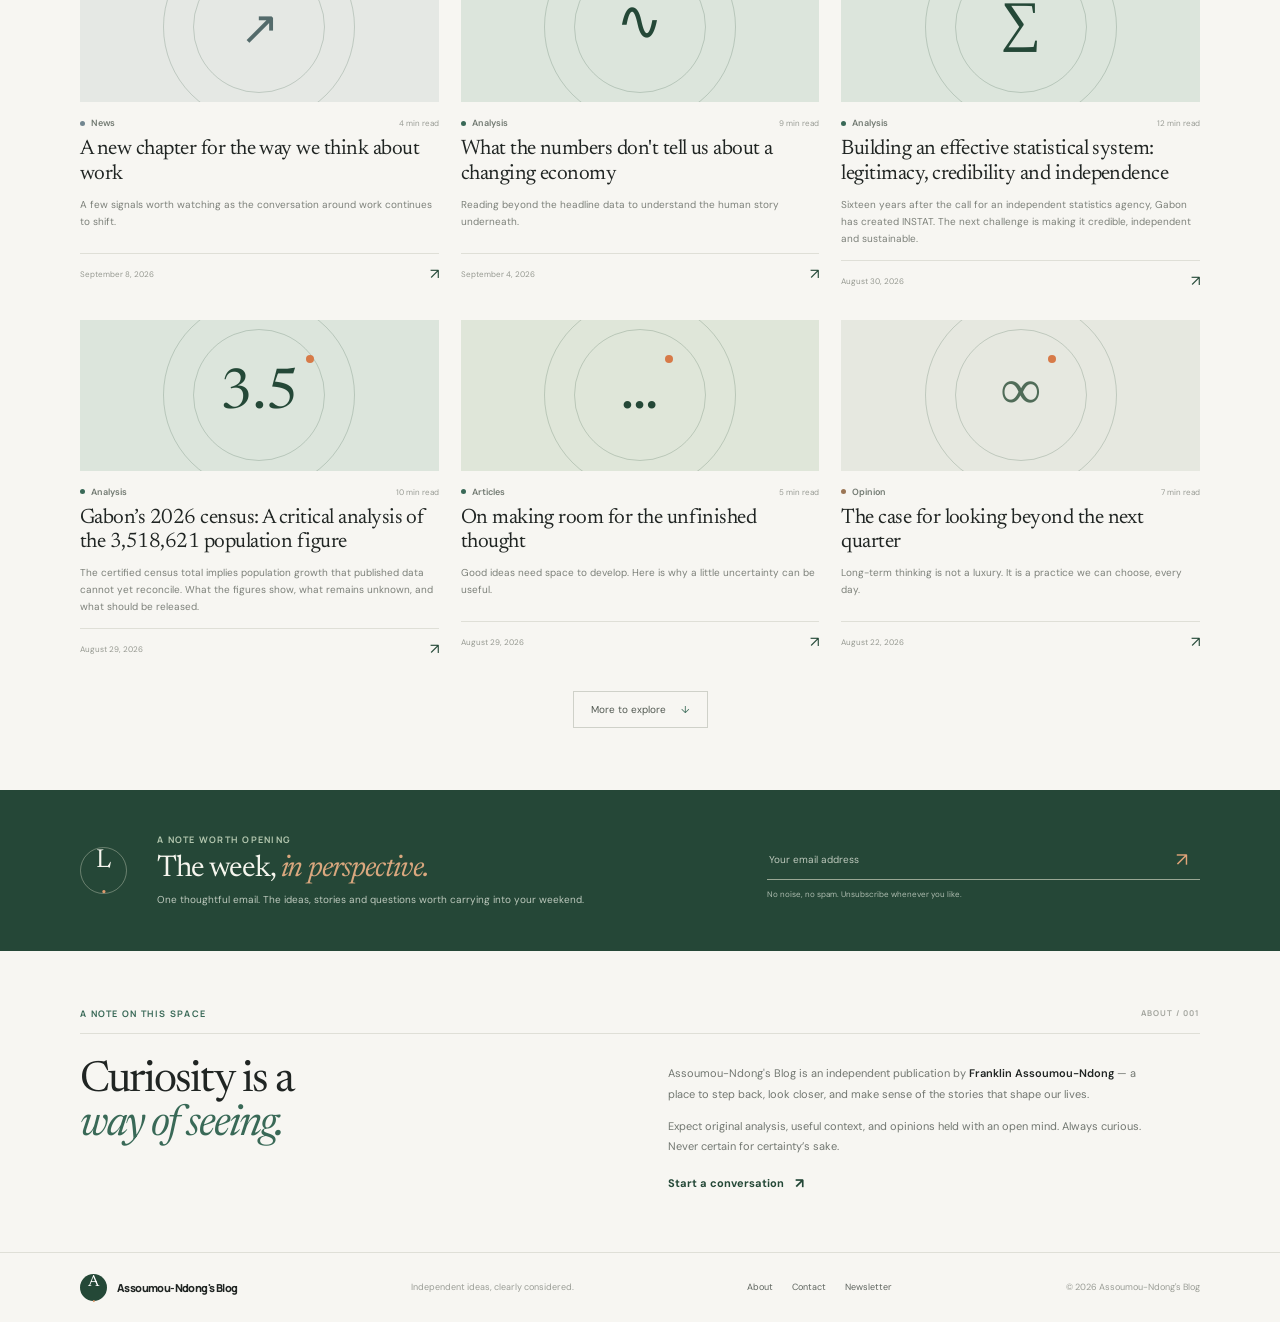
==== commit 69038d31: "Update homepage tagline Updated the HTML structure and content of the blog page." ====
--- a/index.html
+++ b/index.html
@@ -39,7 +39,7 @@
     <main id="main-content">
       <section class="intro section-wrap" aria-labelledby="intro-title">
         <div class="intro-copy">
-          <p class="eyebrow"><span class="eyebrow-dot"></span> <span id="intro-eyebrow">Independent perspective, since 2024</span></p>
+          <p class="eyebrow"><span class="eyebrow-dot"></span> <span id="intro-eyebrow">Independent perspectives, professional and expert analysis</span></p>
           <h1 id="intro-title">A little more <em>thought.</em><br>A lot more context.</h1>
           <p class="intro-description" id="intro-description">Ideas, analysis and considered opinion on the forces shaping our world. Less noise. More signal.</p>
           <a class="text-link" id="intro-link" href="#latest">Explore the latest <span aria-hidden="true">↓</span></a>
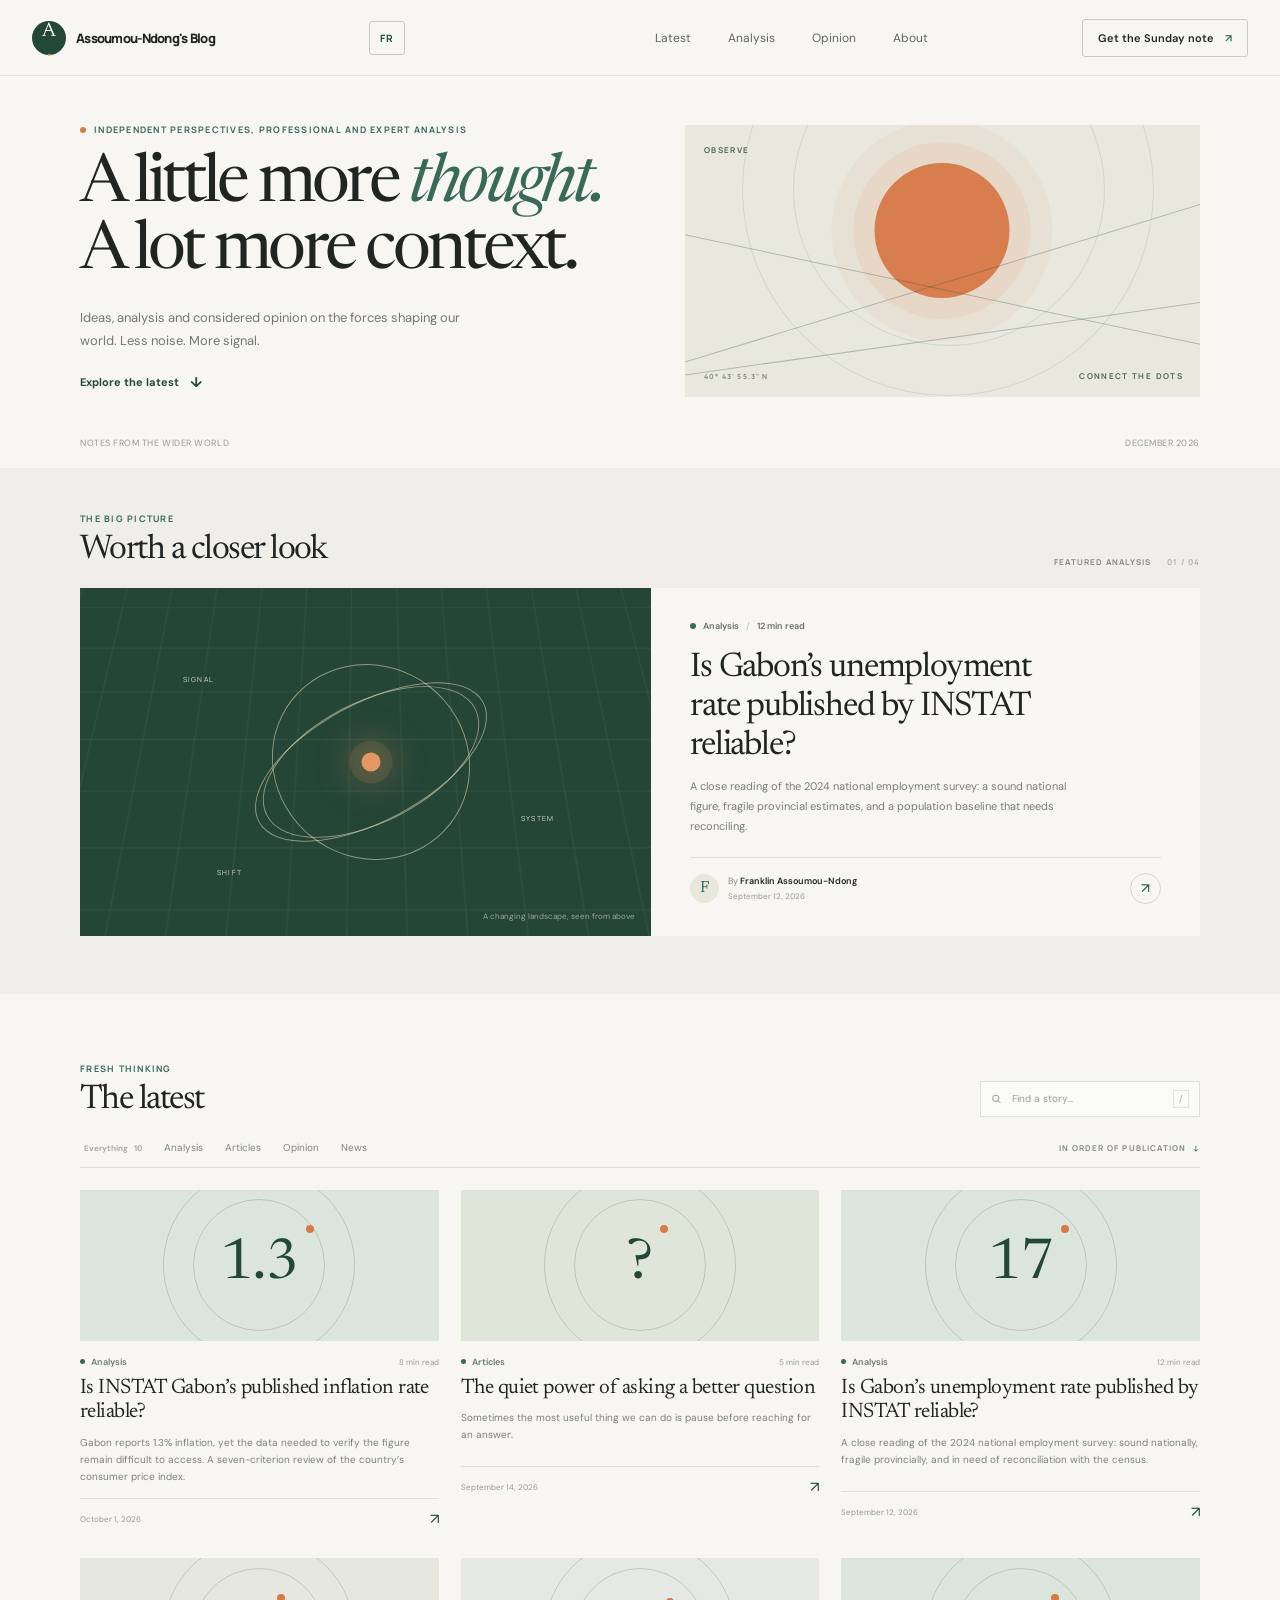
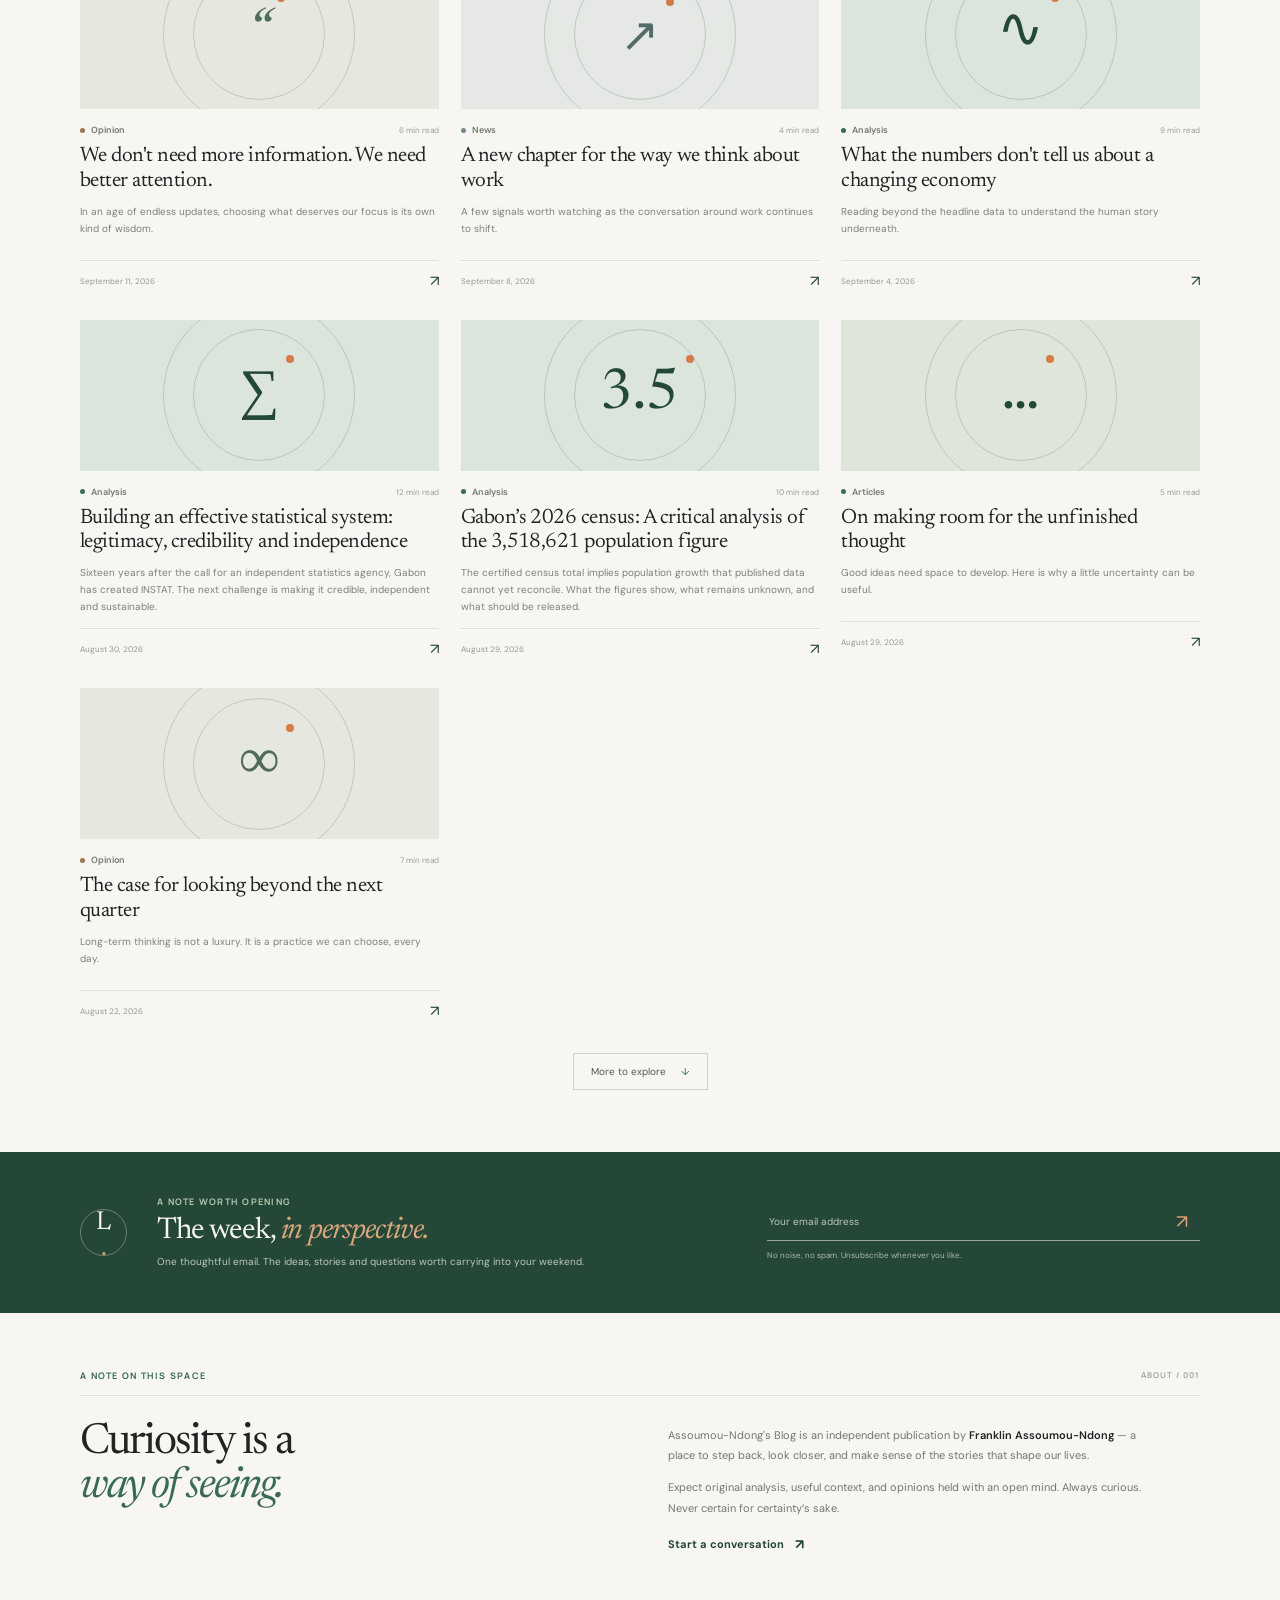
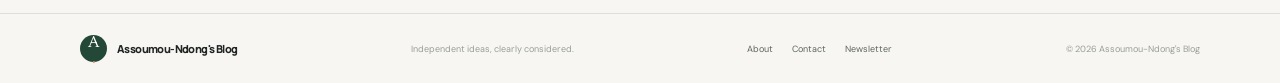
==== commit 784579f7: "Refresh homepage script cache Append a version query so visitors load the new bilingual inflation-an" ====
--- a/index.html
+++ b/index.html
@@ -10,7 +10,7 @@
     <link rel="preconnect" href="https://fonts.gstatic.com" crossorigin>
     <link href="https://fonts.googleapis.com/css2?family=DM+Sans:wght@400;500;600;700&family=Manrope:wght@400;500;600;700;800&family=Newsreader:opsz,wght@6..72,400;6..72,500;6..72,600&display=swap" rel="stylesheet">
     <link rel="stylesheet" href="styles.css">
-    <script src="script.js" defer></script>
+    <script src="script.js?v=20261002" defer></script>
     <script src="contact.js" defer></script>
   </head>
   <body>
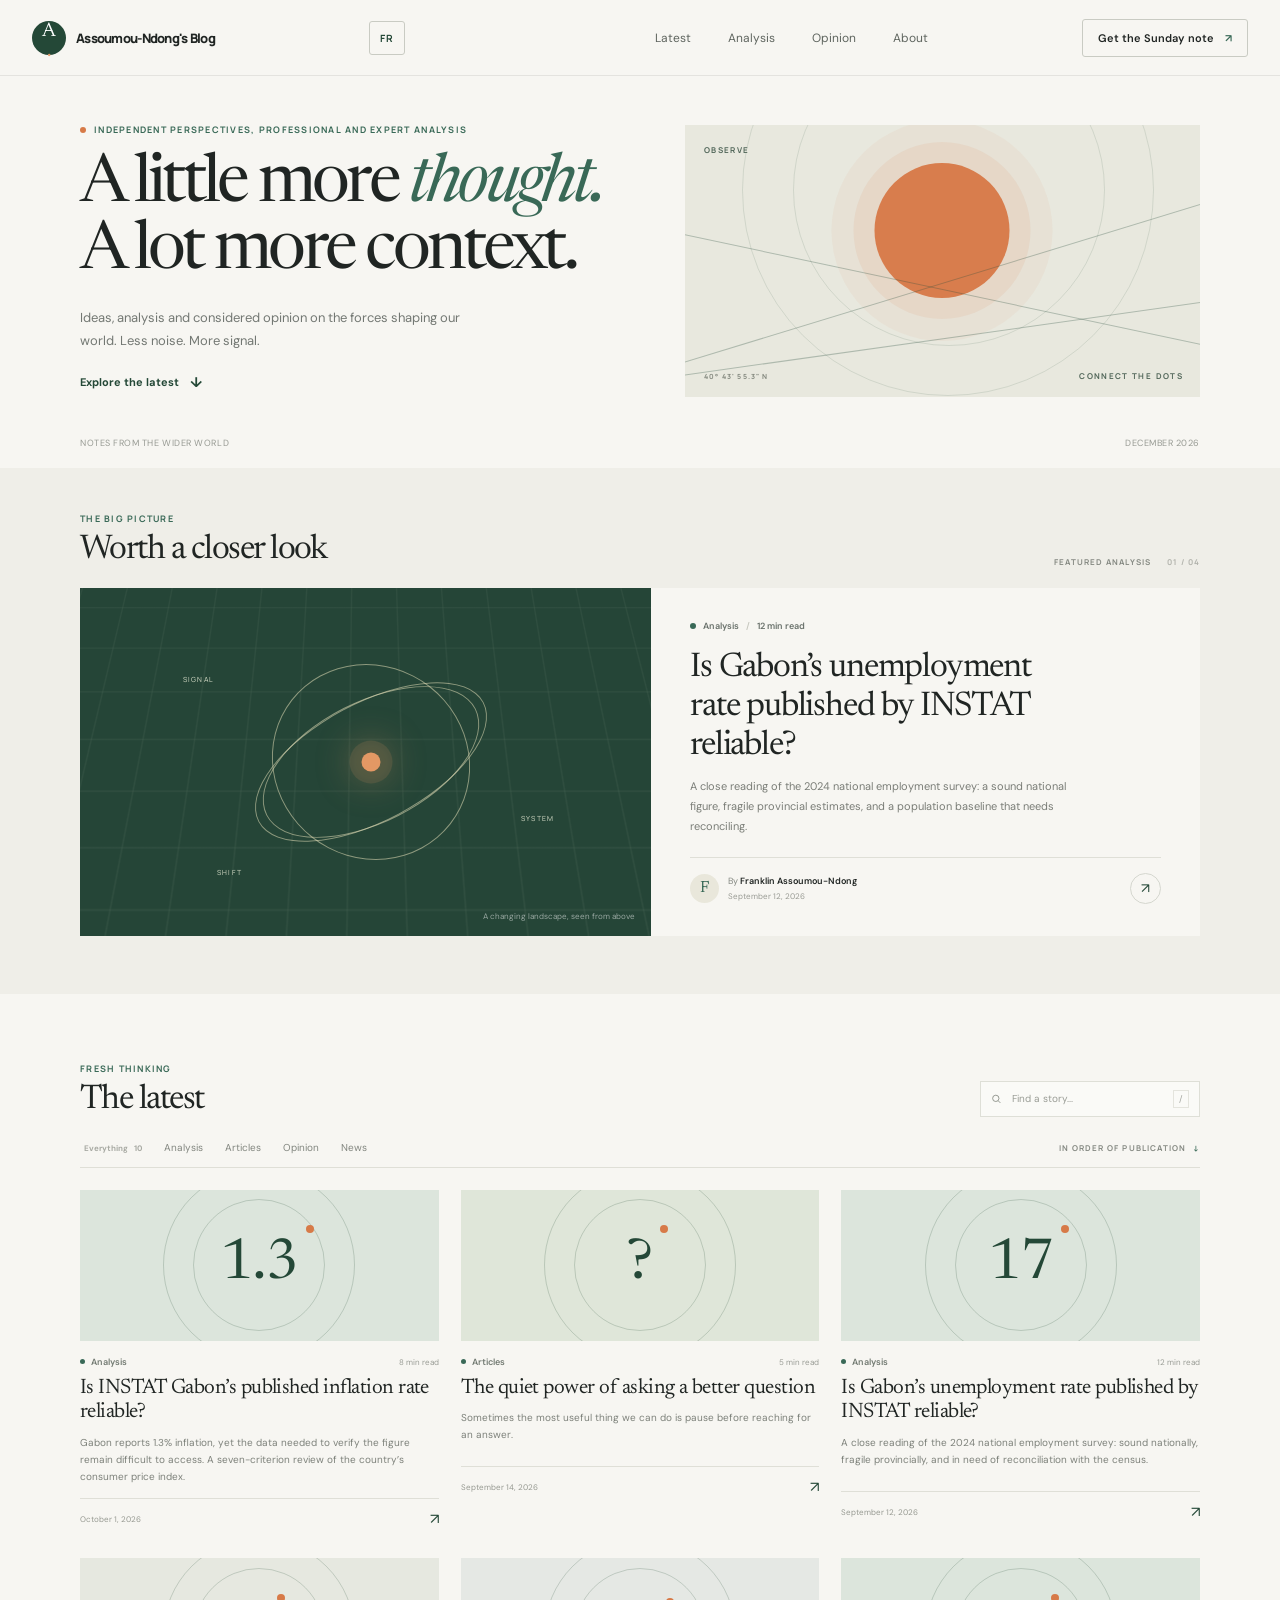
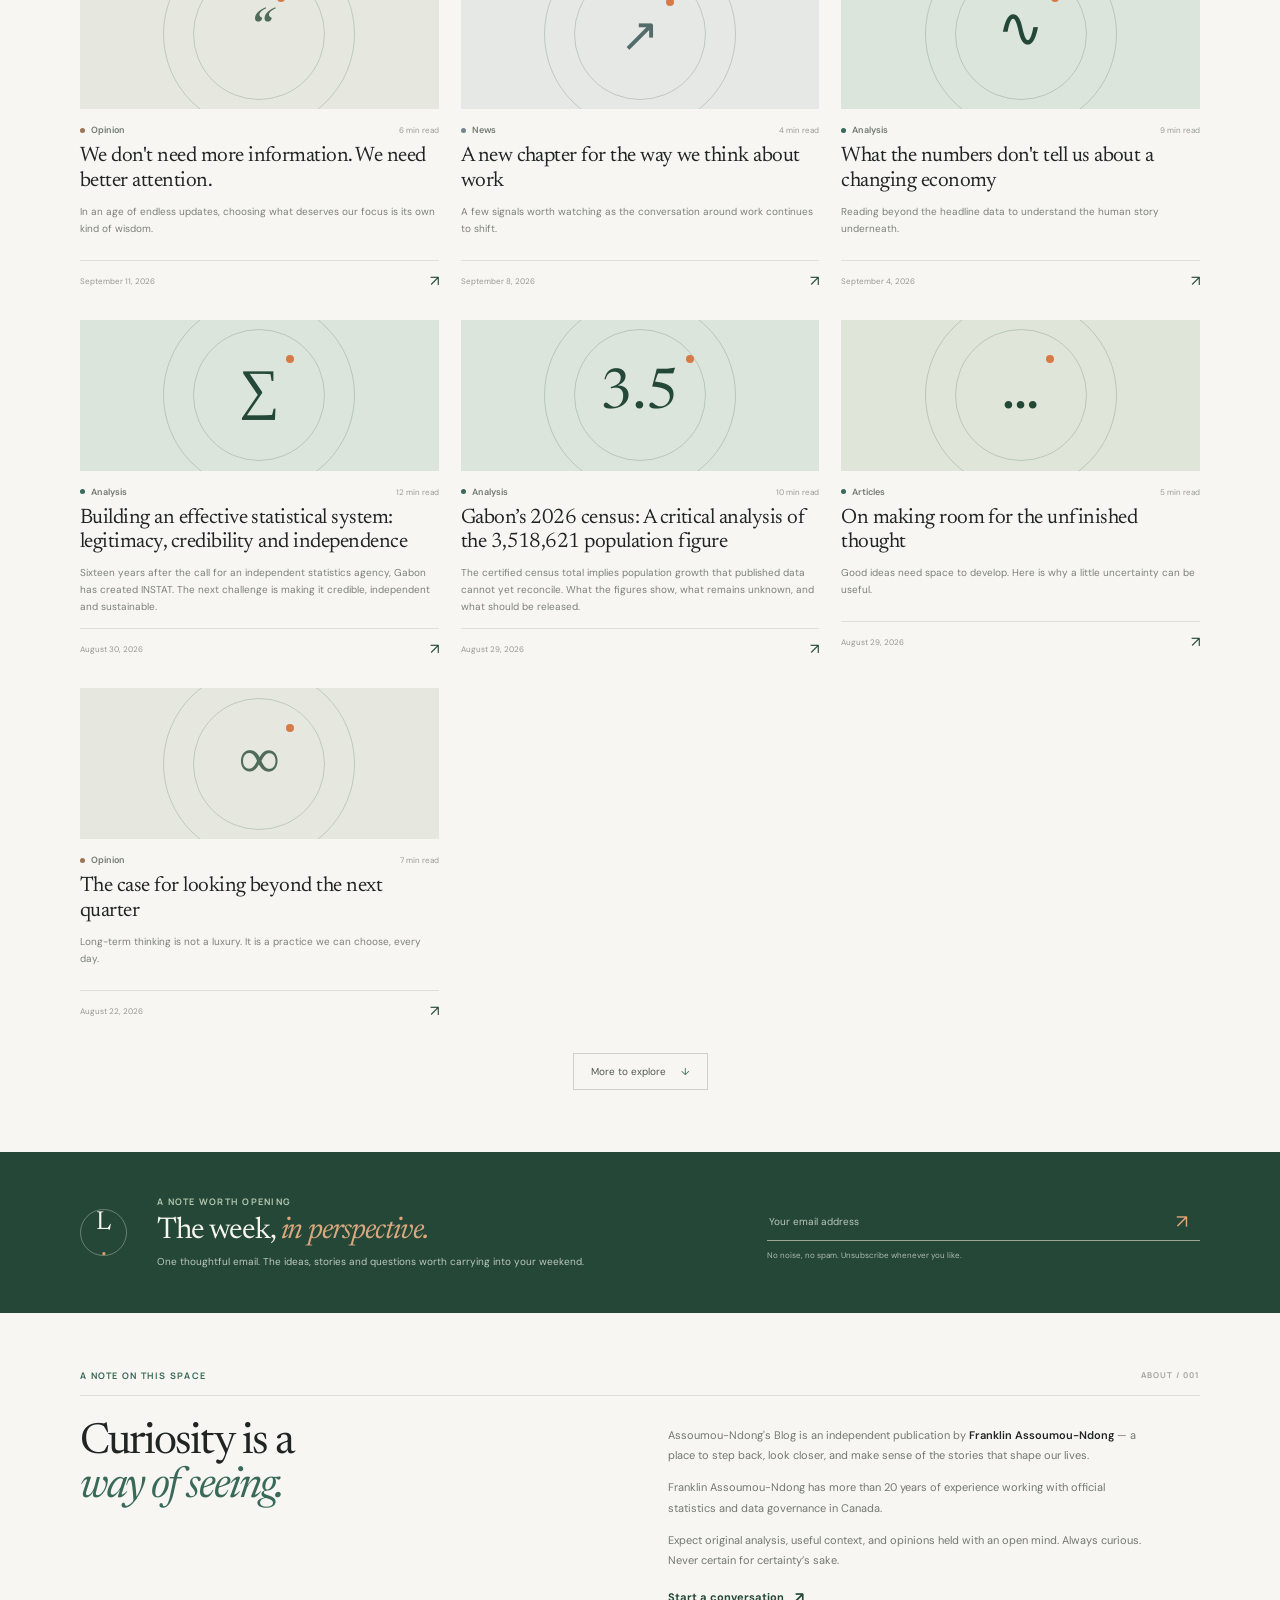
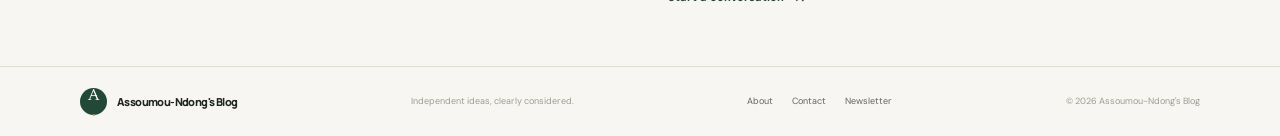
==== commit d9bce442: "Add official statistics experience to About section" ====
--- a/index.html
+++ b/index.html
@@ -141,7 +141,7 @@
           <h2 id="about-title">Curiosity is a<br><em>way of seeing.</em></h2>
           <div class="about-description">
             <p id="about-description">Assoumou-Ndong's Blog is an independent publication by <strong>Franklin Assoumou-Ndong</strong> — a place to step back, look closer, and make sense of the stories that shape our lives.</p>
-            <p id="about-description-two">Expect original analysis, useful context, and opinions held with an open mind. Always curious. Never certain for certainty’s sake.</p>
+            <p id="about-experience">Franklin Assoumou-Ndong has more than 20 years of experience working with official statistics and data governance in Canada.</p> <p id="about-description-two">Expect original analysis, useful context, and opinions held with an open mind. Always curious. Never certain for certainty’s sake.</p>
             <a class="text-link" id="contact-link" href="#contact" data-contact-link>Start a conversation <span aria-hidden="true">↗</span></a>
           </div>
         </div>
